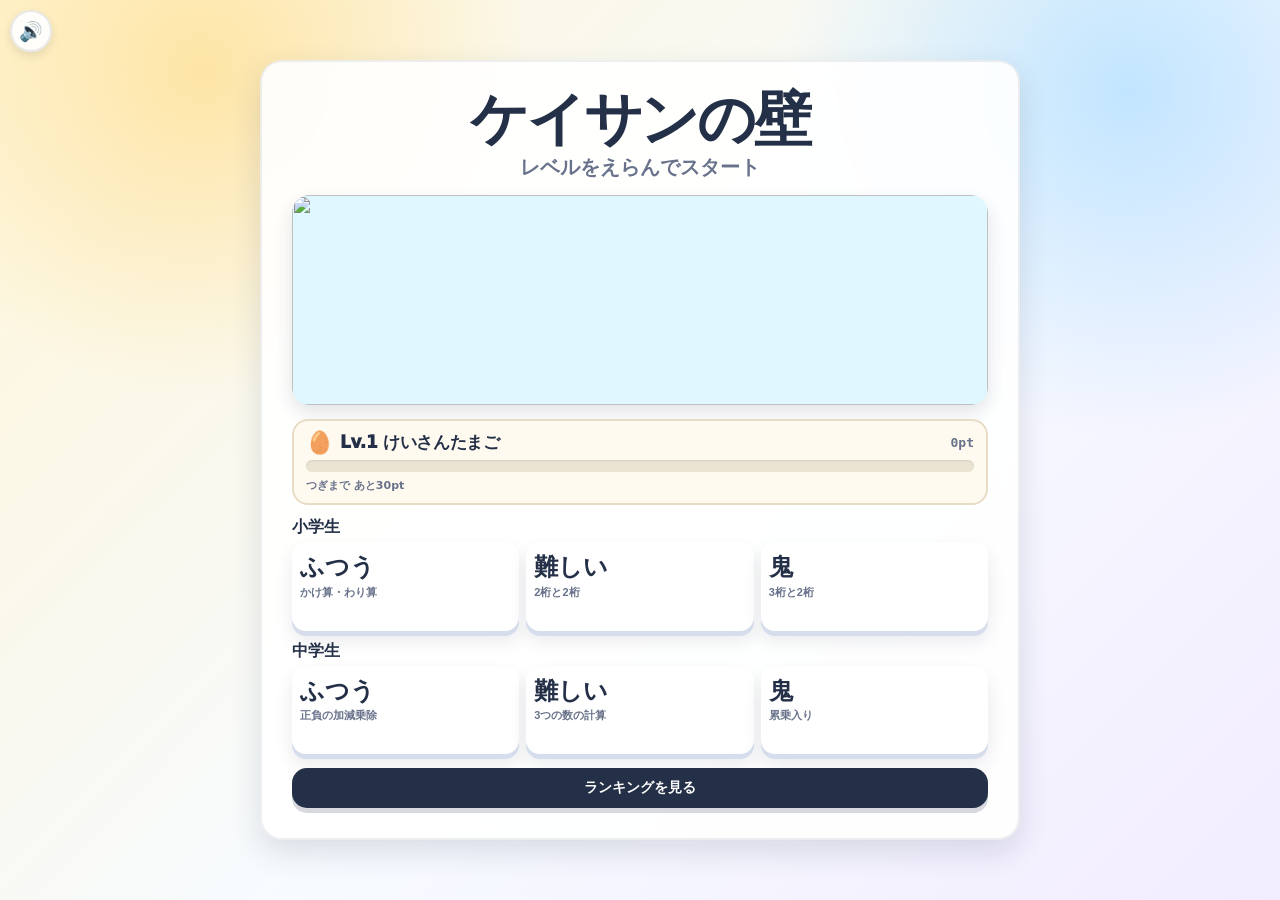
==== new/index.html @ 1bacea99 "アップデート版" ====
<!DOCTYPE html>
<html lang="ja">
<head>
  <meta charset="UTF-8" />
  <meta name="viewport" content="width=device-width, initial-scale=1.0, viewport-fit=cover" />
  <meta name="robots" content="noindex,nofollow,noarchive" />
  <meta name="theme-color" content="#ffd166" />
  <meta name="apple-mobile-web-app-capable" content="yes" />
  <meta name="apple-mobile-web-app-title" content="ケイサンの壁" />
  <meta name="apple-mobile-web-app-status-bar-style" content="default" />
  <title>ケイサンの壁</title>
  <link rel="manifest" href="manifest.webmanifest?v=20260602-11" />
  <link rel="icon" href="icon.svg?v=20260602-11" type="image/svg+xml" />
  <link rel="apple-touch-icon" href="icon-192.png" />
  <link rel="preload" href="assets/title-hero.png" as="image" />
  <link rel="stylesheet" href="style.css?v=20260602-11" />
</head>
<body>
  <button class="sound-toggle" id="soundToggle" type="button" aria-label="効果音のオン・オフ">🔊</button>

  <main class="app">
    <div class="countdown" id="countdown" hidden>3</div>

    <section class="panel title-screen" id="titleScreen">
      <div>
        <h1>ケイサンの壁</h1>
        <p>レベルをえらんでスタート</p>
      </div>
      <div class="title-hero" aria-hidden="true">
        <img src="assets/title-hero.png" alt="" />
      </div>
      <div class="xp-card" id="xpCard" aria-label="けいさんレベル"></div>
      <div class="course-groups" aria-label="レベル選択">
        <section class="course-group">
          <h2>小学生</h2>
          <div class="level-options">
            <button data-level="elementary" type="button">
              <b>ふつう</b>
              <span>かけ算・わり算</span>
                          <span class="medals" data-medals="elementary" aria-hidden="true"></span>
            </button>
            <button data-level="hard" type="button">
              <b>難しい</b>
              <span>2桁と2桁</span>
                          <span class="medals" data-medals="hard" aria-hidden="true"></span>
            </button>
            <button data-level="oni" type="button">
              <b>鬼</b>
              <span>3桁と2桁</span>
                          <span class="medals" data-medals="oni" aria-hidden="true"></span>
            </button>
          </div>
        </section>
        <section class="course-group">
          <h2>中学生</h2>
          <div class="level-options">
            <button data-level="middle" type="button">
              <b>ふつう</b>
              <span>正負の加減乗除</span>
                          <span class="medals" data-medals="middle" aria-hidden="true"></span>
            </button>
            <button data-level="middleHard" type="button">
              <b>難しい</b>
              <span>3つの数の計算</span>
                          <span class="medals" data-medals="middleHard" aria-hidden="true"></span>
            </button>
            <button data-level="middleOni" type="button">
              <b>鬼</b>
              <span>累乗入り</span>
                          <span class="medals" data-medals="middleOni" aria-hidden="true"></span>
            </button>
          </div>
        </section>
      </div>
      <button class="ranking-toggle" id="showRankings" type="button">ランキングを見る</button>
    </section>

    <section class="panel ranking-screen" id="rankingScreen" hidden>
      <div>
        <h2>ランキング</h2>
        <p>コース別ベスト10</p>
      </div>
      <div class="ranking-tabs" id="rankingTabs" aria-label="ランキングのコース選択"></div>
      <div class="ranking" id="titleRankingList"></div>
      <button class="home-btn" id="rankingHome" type="button">ホームに戻る</button>
    </section>

    <section class="panel main game-ui" aria-live="polite" hidden>
      <div class="timer-chip" id="timer">00:00.000</div>

      <div class="score-row">
        <div class="stat"><b id="count">1/10</b><span>いま</span></div>
        <div class="stat"><b id="correct">0</b><span>正解</span></div>
        <div class="stat"><b id="streak">0</b><span>れんぞく</span></div>
      </div>

      <div class="question-card">
        <div>
          <p class="question" id="question">3 × 4</p>
          <div class="answer-box" id="answer">?</div>
          <div class="feedback" id="feedback">テンキーで答えてね</div>
        </div>
      </div>
    </section>

    <section class="panel progress-panel game-ui" hidden>
      <div class="progress-dots" id="progressDots" aria-label="進み具合"></div>
    </section>

    <aside class="panel controls game-ui" hidden>
      <div class="keypad" aria-label="テンキー">
        <button class="key" data-key="7" type="button">7</button>
        <button class="key" data-key="8" type="button">8</button>
        <button class="key" data-key="9" type="button">9</button>
        <button class="key" data-key="4" type="button">4</button>
        <button class="key" data-key="5" type="button">5</button>
        <button class="key" data-key="6" type="button">6</button>
        <button class="key" data-key="1" type="button">1</button>
        <button class="key" data-key="2" type="button">2</button>
        <button class="key" data-key="3" type="button">3</button>
        <button class="key sign" data-action="sign" type="button">±</button>
        <button class="key" data-key="0" type="button">0</button>
        <button class="key enter" data-action="enter" type="button">OK</button>
      </div>

      <div class="small-actions">
        <button id="clearInput" type="button">けす</button>
        <button id="newSet" type="button">はじめから</button>
        <button id="levelSelect" type="button">レベル選択</button>
      </div>
    </aside>

    <section class="panel result" id="result">
      <h2 id="resultTitle">結果</h2>
      <div class="result-time" id="resultTime"></div>
      <div class="result-badges" id="resultBadges"></div>
      <p id="resultText"></p>
      <div class="ranking" id="ranking"></div>
      <div class="result-actions">
        <button class="restart" id="retryBtn" type="button">もう1回</button>
        <button class="home-btn" id="homeBtn" type="button">ホームに戻る</button>
      </div>
    </section>
  </main>

  <script src="script.js?v=20260602-11"></script>
</body>
</html>
---- new/style.css ----
:root {
      --ink: #243047;
      --muted: #68728a;
      --paper: #fffaf0;
      --card: #ffffff;
      --line: #e8dcc7;
      --good: #28a66a;
      --bad: #e05c4f;
      --sun: #ffd166;
      --grape: #8067ff;
      --shadow: 0 12px 30px rgba(36, 48, 71, .14);
      --radius: 22px;
    }

    * { box-sizing: border-box; }
    [hidden] { display: none !important; }

    html, body {
      margin: 0;
      min-height: 100%;
      overscroll-behavior: none;
    }

    body {
      min-height: 100svh;
      font-family: system-ui, -apple-system, BlinkMacSystemFont, "Hiragino Sans", "Yu Gothic", sans-serif;
      color: var(--ink);
      background:
        radial-gradient(circle at 16% 8%, rgba(255, 209, 102, .48), transparent 24%),
        radial-gradient(circle at 88% 10%, rgba(121, 199, 255, .42), transparent 25%),
        linear-gradient(135deg, #fff6d8 0%, #f7fbff 54%, #f2ecff 100%);
      padding: max(6px, env(safe-area-inset-top)) 6px max(6px, env(safe-area-inset-bottom));
      display: grid;
      place-items: center;
      touch-action: manipulation;
    }

    .app {
      width: min(520px, 100%);
      height: calc(100svh - max(16px, env(safe-area-inset-top)) - max(16px, env(safe-area-inset-bottom)));
      display: grid;
      grid-template-rows: auto auto 1fr;
      gap: 6px;
    }

    .app.title-mode {
      grid-template-rows: 1fr;
      place-items: stretch;
    }

    .panel {
      background: rgba(255,255,255,.9);
      border: 2px solid rgba(36, 48, 71, .08);
      border-radius: var(--radius);
      box-shadow: var(--shadow);
      backdrop-filter: blur(10px);
    }

    .countdown {
      position: fixed;
      inset: 0;
      z-index: 20;
      display: grid;
      place-items: center;
      color: var(--ink);
      font-size: clamp(86px, 28vw, 180px);
      font-weight: 950;
      line-height: 1;
      background: rgba(255, 250, 240, .52);
      backdrop-filter: blur(3px);
      animation: countdown-pop .65s ease-out both;
      pointer-events: none;
    }

    .header {
      padding: 10px 12px;
      display: grid;
      grid-template-columns: 1fr auto;
      gap: 8px;
      align-items: center;
    }

    h1 {
      margin: 0;
      font-size: clamp(22px, 7vw, 34px);
      letter-spacing: -.06em;
      line-height: .92;
    }

    .badge {
      border-radius: 999px;
      background: var(--ink);
      color: white;
      padding: 7px 10px;
      font-weight: 900;
      font-size: 12px;
      white-space: nowrap;
    }

    .title-screen {
      padding: clamp(16px, 5vw, 30px);
      display: grid;
      align-content: center;
      gap: 14px;
      text-align: center;
      overflow: auto;
    }

    .title-screen h1 {
      font-size: clamp(34px, 12vw, 58px);
      letter-spacing: -.04em;
      line-height: .95;
    }

    .title-screen p {
      margin: 7px 0 0;
      color: var(--muted);
      font-size: clamp(16px, 4.5vw, 20px);
      font-weight: 900;
    }

    .title-hero {
      width: 100%;
      aspect-ratio: 16 / 7;
      max-height: 210px;
      border-radius: 18px;
      overflow: hidden;
      box-shadow: 0 8px 18px rgba(36,48,71,.13);
      background: #dff7ff;
    }

    .title-hero img {
      display: block;
      width: 100%;
      height: 100%;
      object-fit: cover;
      object-position: center;
    }

    .course-groups {
      display: grid;
      gap: 12px;
    }

    .course-group {
      display: grid;
      gap: 7px;
      text-align: left;
    }

    .course-group h2 {
      margin: 0;
      font-size: 16px;
      line-height: 1;
      letter-spacing: 0;
    }

    .level-options {
      display: grid;
      grid-template-columns: repeat(3, 1fr);
      gap: 7px;
    }

    .level-options button {
      border: 0;
      border-radius: 14px;
      padding: 12px 8px;
      color: var(--ink);
      background: white;
      box-shadow: 0 5px 0 #d6ddec, 0 10px 18px rgba(36,48,71,.10);
      cursor: pointer;
      text-align: left;
      transition: transform .08s ease, box-shadow .08s ease;
      -webkit-tap-highlight-color: transparent;
    }

    .level-options button:active {
      transform: translateY(4px);
      box-shadow: 0 1px 0 #d6ddec, 0 5px 12px rgba(36,48,71,.12);
    }

    .level-options b {
      display: block;
      font-size: clamp(17px, 5.2vw, 24px);
      line-height: 1.1;
    }

    .level-options span {
      display: block;
      margin-top: 4px;
      color: var(--muted);
      font-size: 11px;
      font-weight: 900;
    }

    .ranking-toggle {
      border: 0;
      border-radius: 15px;
      padding: 11px 12px;
      color: white;
      background: var(--ink);
      font-size: 14px;
      font-weight: 900;
      cursor: pointer;
      box-shadow: 0 5px 0 rgba(36,48,71,.18);
      -webkit-tap-highlight-color: transparent;
    }

    .ranking-screen {
      padding: clamp(18px, 6vw, 28px);
      display: grid;
      align-content: center;
      gap: 12px;
      overflow: auto;
    }

    .ranking-screen h2 {
      margin: 0;
      font-size: clamp(32px, 10vw, 52px);
      letter-spacing: -.04em;
      line-height: 1;
      text-align: center;
    }

    .ranking-screen p {
      margin: 7px 0 0;
      color: var(--muted);
      font-size: 14px;
      font-weight: 900;
      text-align: center;
    }

    .ranking-tabs {
      display: grid;
      grid-template-columns: repeat(3, 1fr);
      gap: 6px;
    }

    .ranking-tabs button {
      border: 0;
      border-radius: 12px;
      padding: 8px 4px;
      color: var(--ink);
      background: #eef3ff;
      font-size: 12px;
      font-weight: 900;
      cursor: pointer;
    }

    .ranking-tabs button.active {
      background: var(--sun);
      box-shadow: inset 0 -3px 0 rgba(36,48,71,.12);
    }

    .main {
      position: relative;
      padding: 7px;
      min-height: 0;
      display: grid;
      grid-template-rows: auto auto;
      gap: 5px;
    }

    .timer-chip {
      position: absolute;
      top: -1px;
      right: 10px;
      transform: translateY(-50%);
      z-index: 1;
      padding: 3px 7px;
      border-radius: 999px;
      color: var(--muted);
      background: rgba(255, 255, 255, .72);
      border: 1px solid rgba(36, 48, 71, .08);
      font-family: ui-monospace, SFMono-Regular, Menlo, Consolas, monospace;
      font-size: 11px;
      font-weight: 800;
      line-height: 1.2;
    }

    .score-row {
      display: grid;
      grid-template-columns: repeat(3, 1fr);
      gap: 7px;
    }

    .stat {
      background: var(--paper);
      border: 2px solid var(--line);
      border-radius: 16px;
      padding: 4px;
      text-align: center;
    }

    .stat b {
      display: block;
      font-size: clamp(17px, 4.7vw, 24px);
      line-height: 1;
    }

    .stat span {
      color: var(--muted);
      font-size: 10px;
      font-weight: 800;
    }

    .question-card {
      min-height: 0;
      display: grid;
      place-items: center;
      text-align: center;
      padding: 2px 4px 0;
    }

    .question {
      font-size: clamp(38px, 13vw, 68px);
      font-weight: 950;
      letter-spacing: -.04em;
      line-height: 1;
      margin: 0;
    }

    .answer-box {
      margin: 6px auto 0;
      width: min(260px, 78vw);
      min-height: clamp(44px, 8.5svh, 58px);
      border: 3px solid var(--ink);
      border-radius: 16px;
      position: relative;
      display: grid;
      place-items: center;
      font-size: clamp(28px, 9vw, 42px);
      line-height: 1;
      font-weight: 950;
      background: white;
      box-shadow: 0 4px 0 rgba(36,48,71,.12);
      overflow: visible;
      isolation: isolate;
    }

    .answer-box.correct-mark::after {
      content: "正解！";
      position: absolute;
      inset: 50% auto auto 50%;
      z-index: 2;
      color: rgba(40, 166, 106, .9);
      font-size: clamp(52px, 17vw, 104px);
      font-weight: 900;
      line-height: 1;
      white-space: nowrap;
      pointer-events: none;
      transform: translate(-50%, -50%) scale(.55) rotate(-10deg);
      animation: correct-mark .38s ease-out both;
    }

    .spark-burst {
      position: absolute;
      inset: 50% auto auto 50%;
      z-index: 3;
      pointer-events: none;
    }

    .spark-burst span {
      --angle: calc(var(--i) * 45deg);
      position: absolute;
      width: 8px;
      height: 8px;
      border-radius: 999px;
      background: var(--sun);
      box-shadow: 0 0 0 2px rgba(255, 255, 255, .9);
      transform: translate(-50%, -50%) rotate(var(--angle)) translateY(-12px) scale(.8);
      animation: spark-pop .4s ease-out both;
    }

    .feedback {
      margin-top: 5px;
      min-height: 28px;
      font-size: clamp(20px, 6vw, 30px);
      line-height: 1.1;
      font-weight: 950;
    }

    .feedback.good { color: var(--good); }
    .feedback.bad { color: var(--bad); }

    .progress-panel {
      padding: 3px 8px;
      align-self: start;
    }

    .progress-dots {
      display: grid;
      grid-template-columns: repeat(10, 12px);
      justify-content: center;
      gap: 4px;
    }

    .progress-dots span {
      width: 12px;
      height: 12px;
      border-radius: 999px;
      border: 1px solid #d6ddec;
      background: white;
      box-shadow: inset 0 -1px 0 rgba(36,48,71,.06);
    }

    .progress-dots span.done {
      border-color: var(--good);
      background: var(--good);
      box-shadow: inset 0 -2px 0 rgba(36,48,71,.18);
    }

    .progress-dots span.current {
      border-color: var(--sun);
      background: #fff2bc;
    }

    .controls {
      padding: 8px;
      display: grid;
      grid-template-rows: 1fr auto;
      gap: 6px;
      min-height: 0;
    }

    .mode {
      display: grid;
      grid-template-columns: repeat(3, 1fr);
      gap: 7px;
    }

    .mode button, .small-actions button, .restart, .home-btn {
      border: 0;
      border-radius: 15px;
      padding: 7px 6px;
      font-weight: 900;
      font-size: 12px;
      cursor: pointer;
      color: var(--ink);
      background: #eef3ff;
      transition: transform .12s ease, box-shadow .12s ease, background .12s ease;
      -webkit-tap-highlight-color: transparent;
    }

    .mode button.active {
      background: var(--sun);
      box-shadow: inset 0 -3px 0 rgba(36,48,71,.12);
    }

    .keypad {
      display: grid;
      grid-template-columns: repeat(3, 1fr);
      grid-template-rows: repeat(4, 1fr);
      gap: 7px;
      min-height: 0;
    }

    .key {
      min-height: 0;
      border: 0;
      border-radius: 14px;
      font-size: clamp(24px, 7.5vw, 34px);
      font-weight: 950;
      color: var(--ink);
      background: white;
      box-shadow: 0 4px 0 #d6ddec, 0 7px 14px rgba(36,48,71,.09);
      cursor: pointer;
      transition: transform .06s ease, box-shadow .06s ease;
      -webkit-tap-highlight-color: transparent;
    }

    .key:active {
      transform: translateY(4px);
      box-shadow: 0 1px 0 #d6ddec, 0 4px 10px rgba(36,48,71,.10);
    }

    .key:disabled {
      opacity: .45;
      cursor: default;
      transform: none;
    }

    .key.enter { background: var(--grape); color: white; }
    .key.sign { background: #ffe8e4; font-size: clamp(20px, 6vw, 28px); }
    .key.clear { background: #ffe8e4; font-size: clamp(15px, 4.4vw, 21px); }

    .small-actions {
      display: grid;
      grid-template-columns: repeat(3, 1fr);
      gap: 7px;
    }

    .result {
      position: fixed;
      inset: auto 8px max(8px, env(safe-area-inset-bottom)) 8px;
      max-height: 48svh;
      overflow: auto;
      padding: 14px;
      display: none;
      z-index: 10;
    }

    .result.show { display: block; }

    .result h2 {
      margin: 0 0 6px;
      font-size: 26px;
      letter-spacing: -.04em;
    }

    .result-time {
      margin: 2px 0 6px;
      color: var(--good);
      font-family: ui-monospace, SFMono-Regular, Menlo, Consolas, monospace;
      font-size: clamp(38px, 13vw, 64px);
      font-weight: 950;
      line-height: 1;
      text-align: center;
      text-shadow: 0 4px 0 rgba(40, 166, 106, .12);
      animation: result-time-pop .5s ease-out both;
    }

    .result p {
      margin: 0 0 8px;
      font-weight: 800;
    }

    .ranking {
      margin-top: 8px;
      padding: 10px;
      border-radius: 14px;
      background: #f7fbff;
      border: 2px solid #dfeaff;
    }

    .ranking h3 {
      margin: 0 0 7px;
      font-size: 15px;
      letter-spacing: 0;
    }

    .ranking p {
      margin: 0;
      color: var(--muted);
      font-size: 13px;
    }

    .ranking ol {
      margin: 0;
      padding: 0;
      display: grid;
      gap: 5px;
      list-style: none;
    }

    .ranking li {
      display: grid;
      grid-template-columns: 28px 1fr;
      align-items: center;
      gap: 8px;
      font-size: 14px;
      font-weight: 900;
    }

    .ranking li span {
      display: grid;
      place-items: center;
      width: 24px;
      height: 24px;
      border-radius: 999px;
      color: white;
      background: var(--ink);
      font-size: 12px;
    }

    .ranking li b {
      font-family: ui-monospace, SFMono-Regular, Menlo, Consolas, monospace;
      font-size: 16px;
    }

    .result-actions {
      display: grid;
      grid-template-columns: 1fr 1fr;
      gap: 8px;
      margin-top: 10px;
    }

    .restart,
    .home-btn {
      width: 100%;
      background: var(--ink);
      color: white;
      font-size: 15px;
    }

    .home-btn {
      background: #eef3ff;
      color: var(--ink);
    }

    .pop { animation: pop .22s ease; }
    .shake { animation: shake .22s ease; }

    @keyframes pop {
      0% { transform: scale(.94); }
      70% { transform: scale(1.04); }
      100% { transform: scale(1); }
    }

    @keyframes shake {
      0%, 100% { transform: translateX(0); }
      25% { transform: translateX(-6px); }
      75% { transform: translateX(6px); }
    }

    @keyframes countdown-pop {
      0% { opacity: 0; transform: scale(.7); }
      40% { opacity: 1; transform: scale(1.08); }
      100% { opacity: 1; transform: scale(1); }
    }

    @keyframes result-time-pop {
      0% { opacity: 0; transform: scale(.82) rotate(-2deg); }
      65% { opacity: 1; transform: scale(1.06) rotate(1deg); }
      100% { opacity: 1; transform: scale(1) rotate(0); }
    }

    @keyframes correct-mark {
      0% {
        opacity: 0;
        transform: translate(-50%, -50%) scale(.55) rotate(-10deg);
      }
      35% {
        opacity: 1;
        transform: translate(-50%, -50%) scale(1.08) rotate(-10deg);
      }
      100% {
        opacity: 0;
        transform: translate(-50%, -50%) scale(1.18) rotate(-10deg);
      }
    }

    @keyframes spark-pop {
      0% {
        opacity: 0;
        transform: translate(-50%, -50%) rotate(var(--angle)) translateY(-8px) scale(.5);
      }
      35% { opacity: 1; }
      100% {
        opacity: 0;
        transform: translate(-50%, -50%) rotate(var(--angle)) translateY(-52px) scale(1);
      }
    }

    @media (prefers-reduced-motion: reduce) {
      .countdown,
      .result-time { animation-duration: .01ms; }
      .answer-box.correct-mark::after { animation-duration: .18s; }
      .spark-burst { display: none; }
    }

    @media (min-width: 760px) {
      .app {
        width: min(980px, 100%);
        grid-template-columns: 1.05fr .95fr;
        grid-template-rows: 1fr auto;
        height: auto;
        min-height: 560px;
      }
      .app.title-mode {
        width: min(760px, 100%);
        grid-template-columns: 1fr;
        min-height: 560px;
      }
      .main { min-height: 520px; grid-column: 1; grid-row: 1; }
      .progress-panel {
        grid-column: 1 / -1;
        grid-row: 2;
      }
      .controls { align-self: stretch; grid-column: 2; grid-row: 1; }
      .result {
        position: static;
        max-height: none;
        overflow: visible;
      }
    }

    @media (max-height: 720px) {
      .badge { display: none; }
      .header { padding: 7px 10px; }
      h1 { font-size: 22px; }
      .main { padding: 6px; gap: 4px; }
      .controls { padding: 7px; gap: 6px; }
      .mode button, .small-actions button { padding: 7px 6px; }
      .keypad { gap: 6px; }
      .key { min-height: 0; border-radius: 13px; }
      .progress-panel { padding: 2px 8px; }
      .progress-dots { grid-template-columns: repeat(10, 10px); gap: 3px; }
      .progress-dots span { width: 10px; height: 10px; }
      .question { font-size: clamp(34px, 11.5vw, 56px); }
      .answer-box { margin-top: 5px; min-height: 42px; }
      .feedback { margin-top: 4px; min-height: 20px; }
    }

    /* ---------- 追加: 効果音トグル ---------- */
    .sound-toggle {
      position: fixed;
      top: max(10px, env(safe-area-inset-top));
      left: 10px;
      z-index: 25;
      width: 42px;
      height: 42px;
      border: 2px solid rgba(36, 48, 71, .1);
      border-radius: 999px;
      background: rgba(255, 255, 255, .92);
      font-size: 19px;
      cursor: pointer;
      box-shadow: 0 4px 10px rgba(36, 48, 71, .12);
      -webkit-tap-highlight-color: transparent;
      transition: transform .08s ease;
    }

    .sound-toggle:active { transform: scale(.92); }
    .sound-toggle.off { opacity: .55; }

    /* ---------- 追加: けいさんレベル（XP）カード ---------- */
    .xp-card {
      text-align: left;
      background: var(--paper);
      border: 2px solid var(--line);
      border-radius: 16px;
      padding: 10px 12px;
      display: grid;
      gap: 6px;
    }

    .xp-head {
      display: grid;
      grid-template-columns: auto 1fr auto;
      align-items: center;
      gap: 7px;
    }

    .xp-emoji { font-size: 22px; line-height: 1; }

    .xp-title {
      font-weight: 950;
      font-size: clamp(14px, 4vw, 17px);
      letter-spacing: -.02em;
    }

    .xp-points {
      font-family: ui-monospace, SFMono-Regular, Menlo, Consolas, monospace;
      font-weight: 800;
      font-size: 13px;
      color: var(--muted);
    }

    .xp-bar {
      height: 12px;
      border-radius: 999px;
      background: #ece4d2;
      overflow: hidden;
      box-shadow: inset 0 1px 2px rgba(36,48,71,.12);
    }

    .xp-bar span {
      display: block;
      height: 100%;
      border-radius: 999px;
      background: linear-gradient(90deg, var(--sun), #ff9e4f);
      transition: width .6s ease;
    }

    .xp-next {
      font-size: 11px;
      font-weight: 800;
      color: var(--muted);
    }

    /* ---------- 追加: レベルボタンのメダル ---------- */
    .level-options .medals {
      display: block;
      margin-top: 3px;
      min-height: 16px;
      font-size: 14px;
      letter-spacing: 1px;
      color: inherit;
      font-weight: 400;
    }

    /* ---------- 追加: コンボ演出 ---------- */
    .feedback.combo { animation: combo-pop .3s ease both; }

    @keyframes combo-pop {
      0% { transform: scale(.8); }
      60% { transform: scale(1.18); }
      100% { transform: scale(1); }
    }

    .spark-burst span.hot {
      background: #ff8a4f;
      box-shadow: 0 0 0 2px rgba(255, 230, 180, .95);
    }

    /* ---------- 追加: 結果バッジ ---------- */
    .result-badges {
      display: flex;
      flex-wrap: wrap;
      justify-content: center;
      gap: 6px;
      margin: 2px 0 8px;
    }

    .result-badges:empty { display: none; }

    .badge-chip {
      border-radius: 999px;
      padding: 5px 11px;
      font-size: 13px;
      font-weight: 900;
      background: #f1f5ff;
      border: 2px solid #dfe8ff;
      animation: badge-in .35s ease both;
    }

    .badge-chip:nth-child(2) { animation-delay: .1s; }
    .badge-chip:nth-child(3) { animation-delay: .2s; }
    .badge-chip:nth-child(4) { animation-delay: .3s; }
    .badge-chip:nth-child(5) { animation-delay: .4s; }

    .badge-chip.record {
      background: #fff2bc;
      border-color: var(--sun);
    }

    .badge-chip.xp {
      background: #e9f9f0;
      border-color: #bfe9d4;
      color: var(--good);
    }

    .badge-chip.levelup {
      background: #f1ecff;
      border-color: #d8ccff;
      color: var(--grape);
    }

    @keyframes badge-in {
      0% { opacity: 0; transform: translateY(8px) scale(.85); }
      100% { opacity: 1; transform: translateY(0) scale(1); }
    }

    /* ---------- 追加: 紙吹雪 ---------- */
    .confetti {
      position: fixed;
      inset: 0;
      z-index: 30;
      overflow: hidden;
      pointer-events: none;
    }

    .confetti span {
      position: absolute;
      top: -16px;
      left: var(--x);
      width: 9px;
      height: 14px;
      border-radius: 3px;
      background: var(--c);
      transform: rotate(var(--r));
      animation:
        confetti-fall var(--d) ease-in forwards,
        confetti-sway var(--w) ease-in-out infinite alternate;
    }

    @keyframes confetti-fall {
      to {
        top: 110vh;
        transform: rotate(calc(var(--r) + 540deg));
      }
    }

    @keyframes confetti-sway {
      from { margin-left: -14px; }
      to { margin-left: 14px; }
    }

    @media (prefers-reduced-motion: reduce) {
      .confetti { display: none; }
      .feedback.combo { animation: none; }
      .badge-chip { animation: none; }
    }
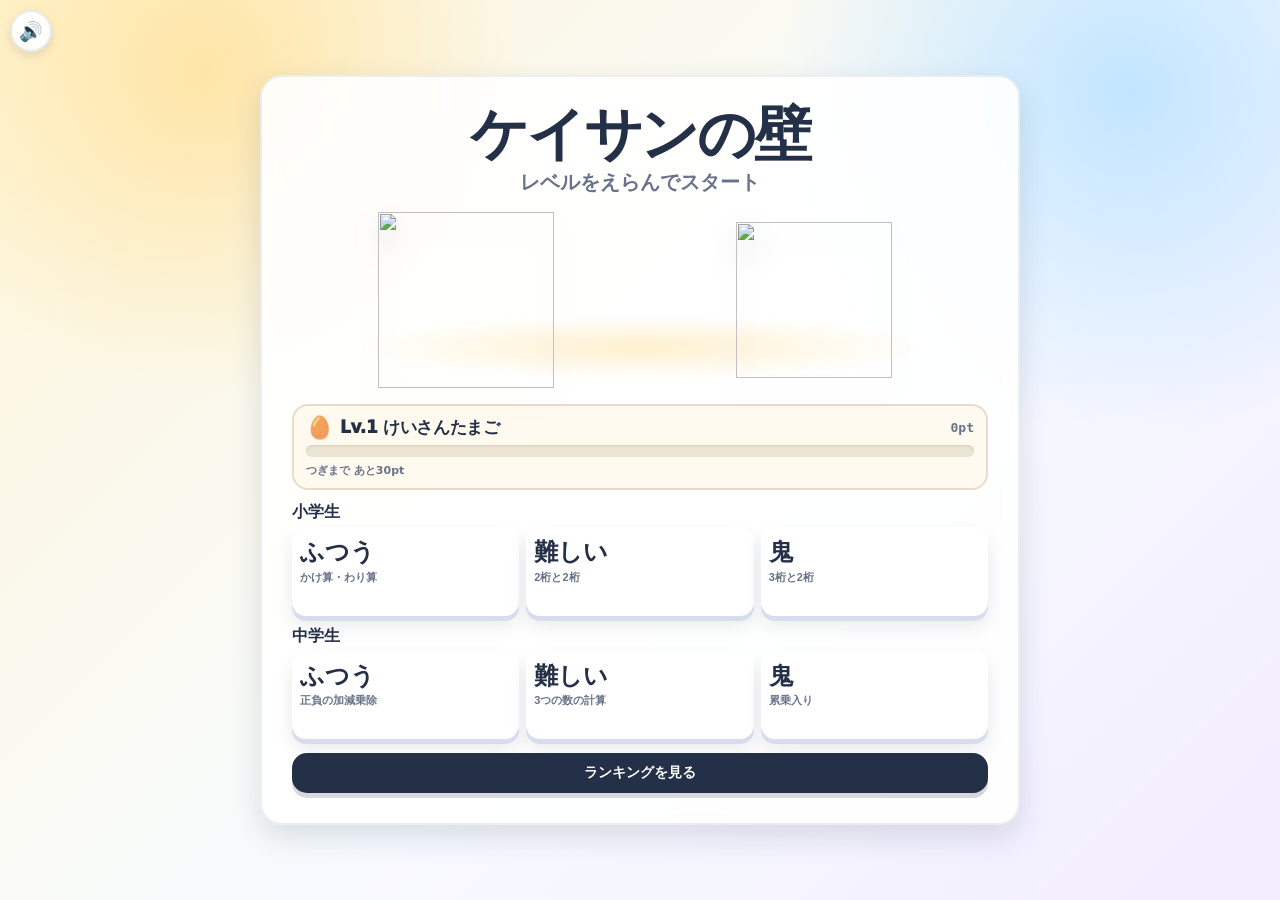
==== commit cb0c77d7: "Add animated title characters" ====
--- a/new/index.html
+++ b/new/index.html
@@ -9,11 +9,13 @@
   <meta name="apple-mobile-web-app-title" content="ケイサンの壁" />
   <meta name="apple-mobile-web-app-status-bar-style" content="default" />
   <title>ケイサンの壁</title>
-  <link rel="manifest" href="manifest.webmanifest?v=20260602-11" />
-  <link rel="icon" href="icon.svg?v=20260602-11" type="image/svg+xml" />
+  <link rel="manifest" href="manifest.webmanifest?v=20260613-02" />
+  <link rel="icon" href="icon.svg?v=20260613-02" type="image/svg+xml" />
   <link rel="apple-touch-icon" href="icon-192.png" />
   <link rel="preload" href="assets/title-hero.png" as="image" />
-  <link rel="stylesheet" href="style.css?v=20260602-11" />
+  <link rel="preload" href="assets/chara01_kurage.png" as="image" />
+  <link rel="preload" href="assets/chara02_fugu.png" as="image" />
+  <link rel="stylesheet" href="style.css?v=20260613-02" />
 </head>
 <body>
   <button class="sound-toggle" id="soundToggle" type="button" aria-label="効果音のオン・オフ">🔊</button>
@@ -26,8 +28,13 @@
         <h1>ケイサンの壁</h1>
         <p>レベルをえらんでスタート</p>
       </div>
-      <div class="title-hero" aria-hidden="true">
-        <img src="assets/title-hero.png" alt="" />
+      <div class="character-stage" aria-label="キャラクター">
+        <button class="character-button character-left" type="button" aria-label="くらげのキャラクター">
+          <img src="assets/chara01_kurage.png" alt="" />
+        </button>
+        <button class="character-button character-right" type="button" aria-label="ふぐのキャラクター">
+          <img src="assets/chara02_fugu.png" alt="" />
+        </button>
       </div>
       <div class="xp-card" id="xpCard" aria-label="けいさんレベル"></div>
       <div class="course-groups" aria-label="レベル選択">
@@ -76,13 +83,18 @@
     </section>
 
     <section class="panel ranking-screen" id="rankingScreen" hidden>
-      <div>
-        <h2>ランキング</h2>
-        <p>コース別ベスト10</p>
+      <div class="ranking-hero" aria-hidden="true">
+        <img src="assets/title-hero.png" alt="" />
       </div>
-      <div class="ranking-tabs" id="rankingTabs" aria-label="ランキングのコース選択"></div>
-      <div class="ranking" id="titleRankingList"></div>
-      <button class="home-btn" id="rankingHome" type="button">ホームに戻る</button>
+      <div class="ranking-content">
+        <div>
+          <h2>ランキング</h2>
+          <p>コース別ベスト10</p>
+        </div>
+        <div class="ranking-tabs" id="rankingTabs" aria-label="ランキングのコース選択"></div>
+        <div class="ranking" id="titleRankingList"></div>
+        <button class="home-btn" id="rankingHome" type="button">ホームに戻る</button>
+      </div>
     </section>
 
     <section class="panel main game-ui" aria-live="polite" hidden>
@@ -143,6 +155,6 @@
     </section>
   </main>
 
-  <script src="script.js?v=20260602-11"></script>
+  <script src="script.js?v=20260613-02"></script>
 </body>
 </html>
--- a/new/style.css
+++ b/new/style.css
@@ -119,22 +119,66 @@
       font-weight: 900;
     }
 
-    .title-hero {
+    .character-stage {
+      position: relative;
       width: 100%;
-      aspect-ratio: 16 / 7;
-      max-height: 210px;
-      border-radius: 18px;
-      overflow: hidden;
-      box-shadow: 0 8px 18px rgba(36,48,71,.13);
-      background: #dff7ff;
-    }
-
-    .title-hero img {
+      min-height: clamp(118px, 28vw, 180px);
+      display: grid;
+      grid-template-columns: 1fr 1fr;
+      align-items: center;
+      overflow: visible;
+    }
+
+    .character-stage::before {
+      content: "";
+      position: absolute;
+      inset: 58% 8% 6%;
+      border-radius: 999px;
+      background: radial-gradient(ellipse, rgba(255, 209, 102, .32), transparent 70%);
+      filter: blur(2px);
+      pointer-events: none;
+    }
+
+    .character-button {
+      position: relative;
+      z-index: 1;
+      width: min(45vw, 176px);
+      aspect-ratio: 1;
+      border: 0;
+      padding: 0;
+      justify-self: center;
+      background: transparent;
+      cursor: pointer;
+      filter: drop-shadow(0 14px 14px rgba(36, 48, 71, .16));
+      -webkit-tap-highlight-color: transparent;
+      animation: character-float 3.2s cubic-bezier(.45, 0, .2, 1) infinite;
+      transform-origin: 50% 58%;
+    }
+
+    .character-right {
+      width: min(40vw, 156px);
+      animation-delay: -1.45s;
+    }
+
+    .character-button img {
       display: block;
       width: 100%;
       height: 100%;
-      object-fit: cover;
-      object-position: center;
+      object-fit: contain;
+      pointer-events: none;
+      user-select: none;
+    }
+
+    .character-button:focus-visible {
+      outline: 4px solid rgba(128, 103, 255, .38);
+      outline-offset: 4px;
+      border-radius: 999px;
+    }
+
+    .character-button.is-reacting {
+      animation:
+        character-float 3.2s cubic-bezier(.45, 0, .2, 1) infinite,
+        character-react .78s cubic-bezier(.18, .9, .22, 1.18);
     }
 
     .course-groups {
@@ -207,11 +251,51 @@
     }
 
     .ranking-screen {
-      padding: clamp(18px, 6vw, 28px);
-      display: grid;
-      align-content: center;
+      padding: 0;
+      display: grid;
+      align-content: start;
+      gap: 0;
+      overflow: auto;
+    }
+
+    .ranking-hero {
+      position: relative;
+      width: 100%;
+      aspect-ratio: 16 / 8.4;
+      min-height: 178px;
+      overflow: hidden;
+      border-radius: calc(var(--radius) - 2px) calc(var(--radius) - 2px) 0 0;
+      background: #dff7ff;
+    }
+
+    .ranking-hero img {
+      display: block;
+      width: 100%;
+      height: 100%;
+      object-fit: cover;
+      object-position: center;
+    }
+
+    .ranking-hero::after {
+      content: "";
+      position: absolute;
+      inset: 38% 0 0;
+      background: linear-gradient(
+        to bottom,
+        rgba(255, 255, 255, 0),
+        rgba(255, 255, 255, .82) 58%,
+        rgba(255, 255, 255, .94)
+      );
+      pointer-events: none;
+    }
+
+    .ranking-content {
+      display: grid;
       gap: 12px;
-      overflow: auto;
+      padding: 0 clamp(18px, 6vw, 28px) clamp(18px, 6vw, 28px);
+      margin-top: -42px;
+      position: relative;
+      z-index: 1;
     }
 
     .ranking-screen h2 {
@@ -613,6 +697,18 @@
       75% { transform: translateX(6px); }
     }
 
+    @keyframes character-float {
+      0%, 100% { transform: translateY(0) rotate(-1deg); }
+      50% { transform: translateY(-12px) rotate(1.5deg); }
+    }
+
+    @keyframes character-react {
+      0% { scale: 1; rotate: 0deg; }
+      28% { scale: 1.18; rotate: -8deg; }
+      72% { scale: .96; rotate: 360deg; }
+      100% { scale: 1; rotate: 360deg; }
+    }
+
     @keyframes countdown-pop {
       0% { opacity: 0; transform: scale(.7); }
       40% { opacity: 1; transform: scale(1.08); }
@@ -653,6 +749,7 @@
     }
 
     @media (prefers-reduced-motion: reduce) {
+      .character-button,
       .countdown,
       .result-time { animation-duration: .01ms; }
       .answer-box.correct-mark::after { animation-duration: .18s; }
